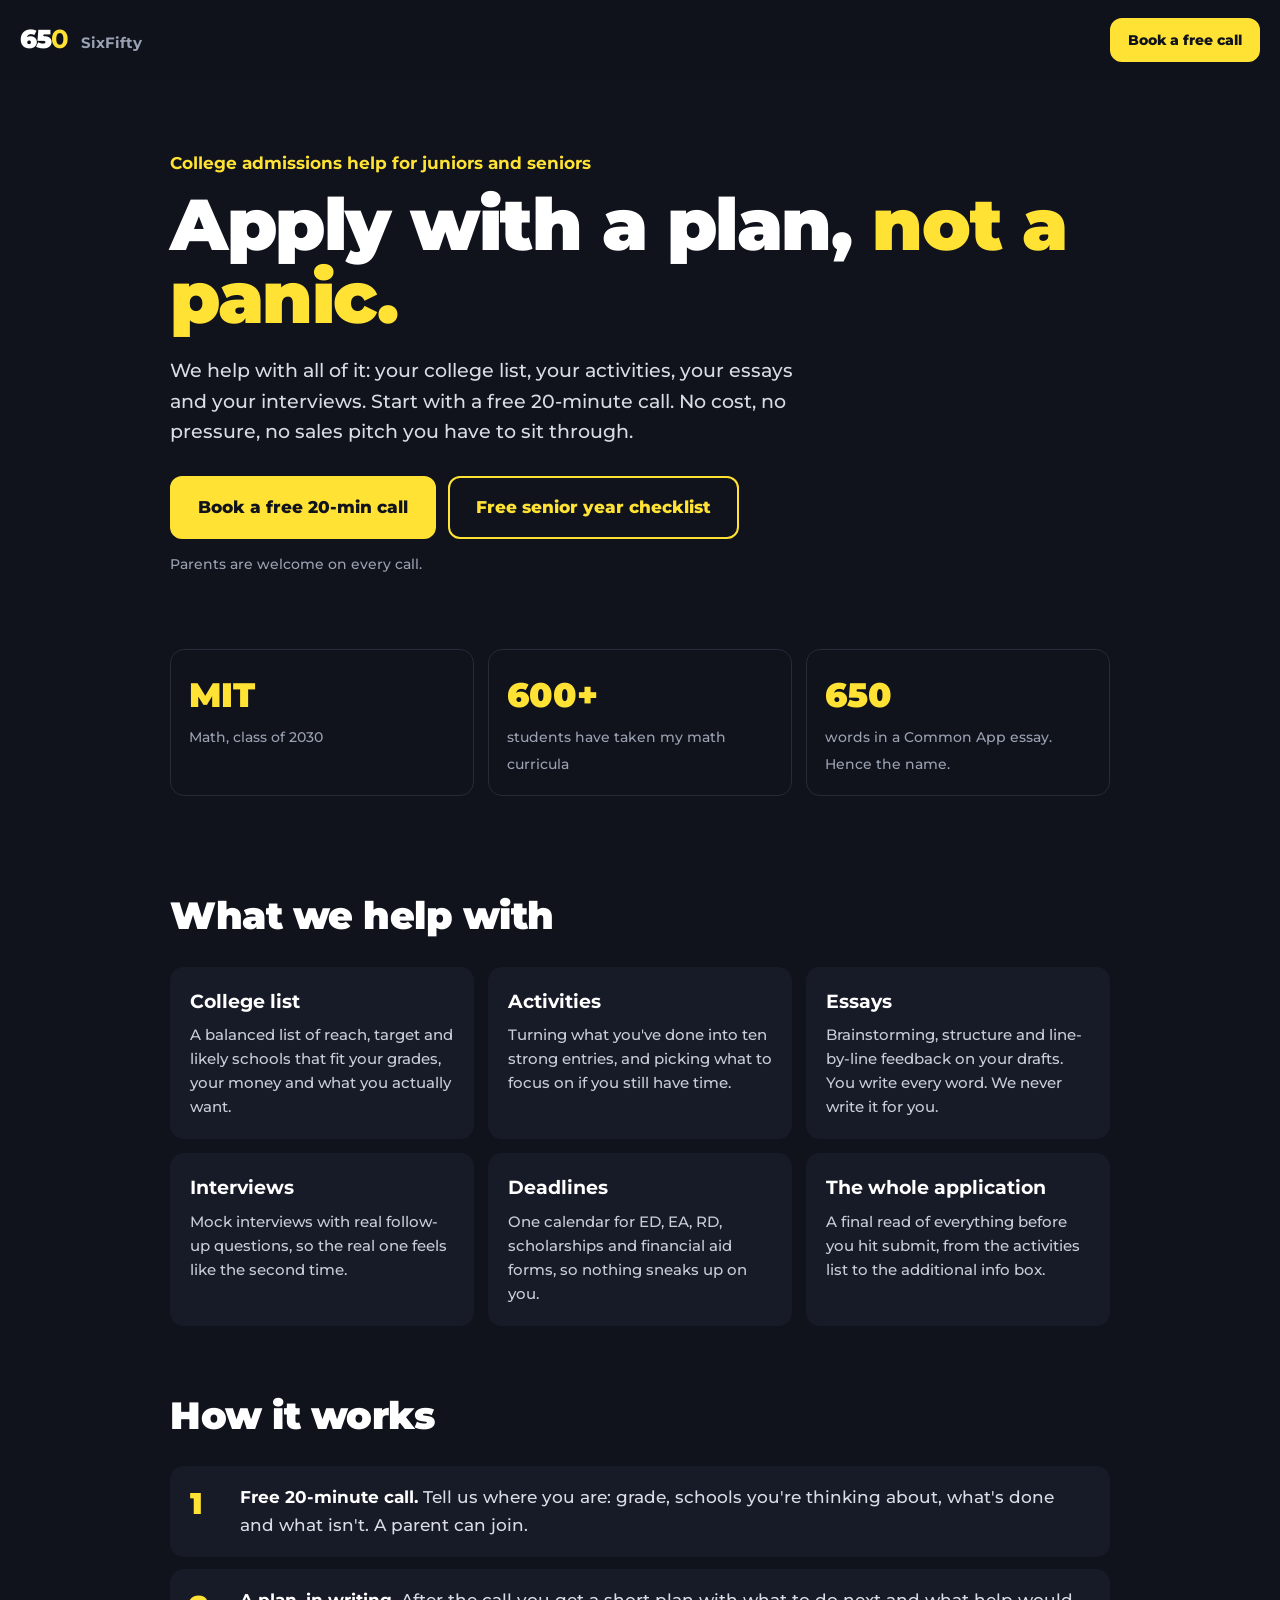
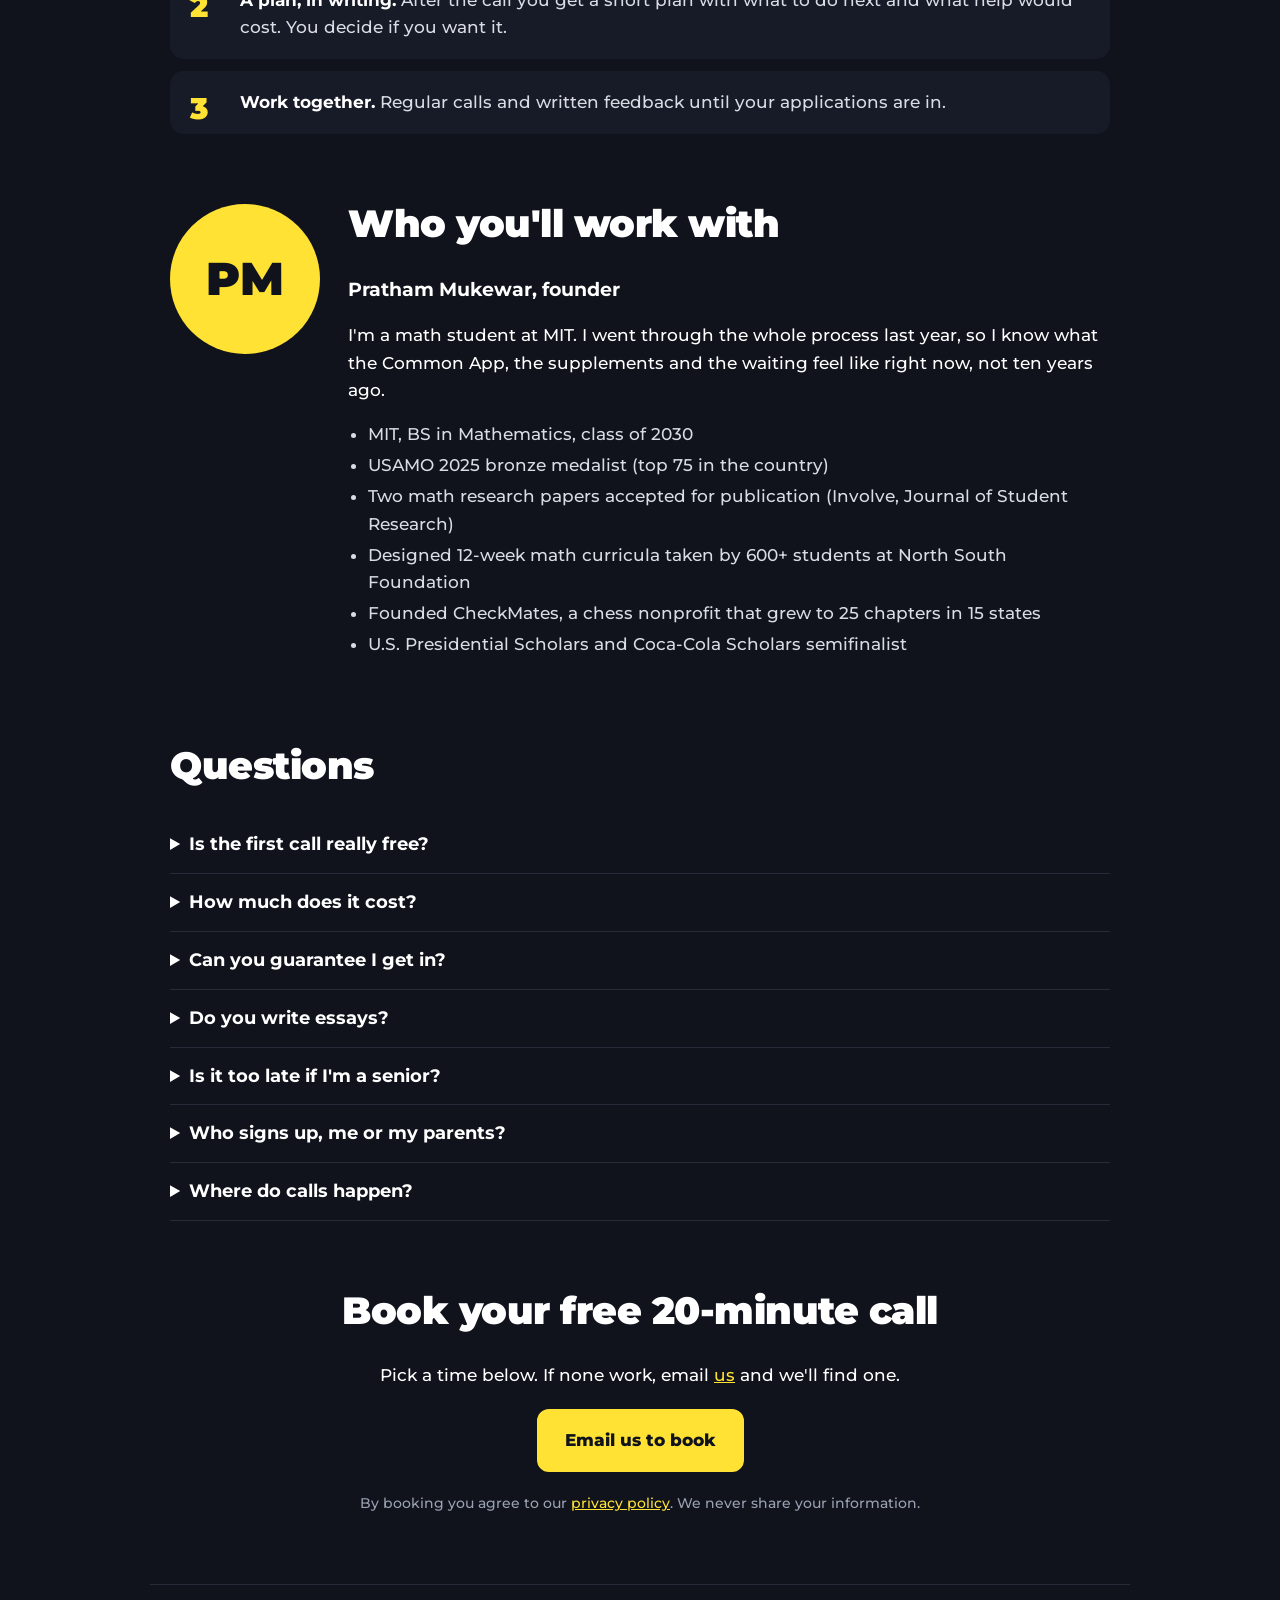
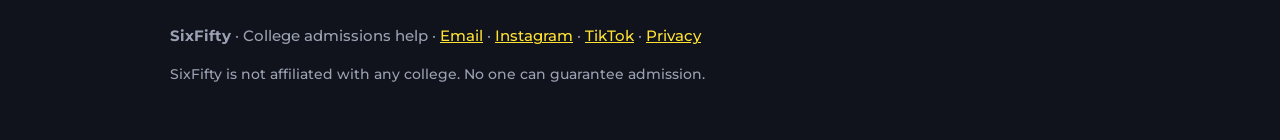
==== index.html @ cf9a3375 "SixFifty site" ====
<!doctype html>
<html lang="en">
<head>
<meta charset="utf-8">
<meta name="viewport" content="width=device-width, initial-scale=1">
<title>SixFifty | College Admissions Help</title>
<meta name="description" content="College admissions help for high school juniors and seniors: your college list, activities, essays and interviews. Book a free 20-minute call.">
<meta property="og:title" content="SixFifty | College Admissions Help">
<meta property="og:description" content="Your list, activities, essays and interviews. Book a free 20-minute call.">
<meta property="og:image" content="https://prathammukewar.github.io/sixfifty/og.png">
<link rel="icon" href="favicon.svg">
<link rel="preconnect" href="https://fonts.googleapis.com">
<link href="https://fonts.googleapis.com/css2?family=Montserrat:wght@500;700;800;900&display=swap" rel="stylesheet">
<link rel="stylesheet" href="style.css">
</head>
<body>

<header class="top">
  <a class="logo" href="./">65<b>0</b> <span>SixFifty</span></a>
  <a class="btn small book" href="#book">Book a free call</a>
</header>

<section class="hero">
  <p class="kicker">College admissions help for juniors and seniors</p>
  <h1>Apply with a plan, <em>not a panic.</em></h1>
  <p class="lead">We help with all of it: your college list, your activities, your essays and your interviews. Start with a free 20-minute call. No cost, no pressure, no sales pitch you have to sit through.</p>
  <div class="cta-row">
    <a class="btn book" href="#book">Book a free 20-min call</a>
    <a class="btn ghost" href="checklist.html">Free senior year checklist</a>
  </div>
  <p class="fine">Parents are welcome on every call.</p>
</section>

<section class="band">
  <div class="stat"><b>MIT</b><span>Math, class of 2030</span></div>
  <div class="stat"><b>600+</b><span>students have taken my math curricula</span></div>
  <div class="stat"><b>650</b><span>words in a Common App essay. Hence the name.</span></div>
</section>

<section id="help">
  <h2>What we help with</h2>
  <div class="grid">
    <div class="card"><h3>College list</h3><p>A balanced list of reach, target and likely schools that fit your grades, your money and what you actually want.</p></div>
    <div class="card"><h3>Activities</h3><p>Turning what you've done into ten strong entries, and picking what to focus on if you still have time.</p></div>
    <div class="card"><h3>Essays</h3><p>Brainstorming, structure and line-by-line feedback on your drafts. You write every word. We never write it for you.</p></div>
    <div class="card"><h3>Interviews</h3><p>Mock interviews with real follow-up questions, so the real one feels like the second time.</p></div>
    <div class="card"><h3>Deadlines</h3><p>One calendar for ED, EA, RD, scholarships and financial aid forms, so nothing sneaks up on you.</p></div>
    <div class="card"><h3>The whole application</h3><p>A final read of everything before you hit submit, from the activities list to the additional info box.</p></div>
  </div>
</section>

<section id="how">
  <h2>How it works</h2>
  <ol class="steps">
    <li><b>Free 20-minute call.</b> Tell us where you are: grade, schools you're thinking about, what's done and what isn't. A parent can join.</li>
    <li><b>A plan, in writing.</b> After the call you get a short plan with what to do next and what help would cost. You decide if you want it.</li>
    <li><b>Work together.</b> Regular calls and written feedback until your applications are in.</li>
  </ol>
</section>

<section id="founder" class="founder">
  <div class="photo" aria-hidden="true">PM</div>
  <div>
    <h2>Who you'll work with</h2>
    <h3>Pratham Mukewar, founder</h3>
    <p>I'm a math student at MIT. I went through the whole process last year, so I know what the Common App, the supplements and the waiting feel like right now, not ten years ago.</p>
    <ul class="creds">
      <li>MIT, BS in Mathematics, class of 2030</li>
      <li>USAMO 2025 bronze medalist (top 75 in the country)</li>
      <li>Two math research papers accepted for publication (Involve, Journal of Student Research)</li>
      <li>Designed 12-week math curricula taken by 600+ students at North South Foundation</li>
      <li>Founded CheckMates, a chess nonprofit that grew to 25 chapters in 15 states</li>
      <li>U.S. Presidential Scholars and Coca-Cola Scholars semifinalist</li>
    </ul>
  </div>
</section>

<section id="faq">
  <h2>Questions</h2>
  <details><summary>Is the first call really free?</summary><p>Yes. It's 20 minutes, it costs nothing, and you don't have to buy anything after it.</p></details>
  <details><summary>How much does it cost?</summary><p>It depends on how much help you want and how close your deadlines are. After the free call we send a written plan with the price, before any work starts. You can also pay for a single essay review or one session.</p></details>
  <details><summary>Can you guarantee I get in?</summary><p>No, and nobody honest can. Admissions decisions belong to the colleges. What we can promise is a clear plan, honest feedback and applications you're proud of.</p></details>
  <details><summary>Do you write essays?</summary><p>Never. You write every word. We ask questions, help you find the story and give feedback on your drafts. Colleges treat essays written by someone else, or by AI, as fraud, and so do we.</p></details>
  <details><summary>Is it too late if I'm a senior?</summary><p>Usually not. Regular decision deadlines are mostly in early January, and there's a lot we can do in a few weeks. Book a call and we'll tell you honestly what's realistic.</p></details>
  <details><summary>Who signs up, me or my parents?</summary><p>Students can book the free call. If you're under 18, a parent or guardian signs the agreement and handles payment, and they're copied on our emails.</p></details>
  <details><summary>Where do calls happen?</summary><p>Online, over Google Meet or Zoom, so it doesn't matter where you live.</p></details>
</section>

<section id="book" class="book-box">
  <h2>Book your free 20-minute call</h2>
  <p>Pick a time below. If none work, email <a class="mail" href="#">us</a> and we'll find one.</p>
  <div id="cal" class="cal"></div>
  <p class="fine">By booking you agree to our <a href="privacy.html">privacy policy</a>. We never share your information.</p>
</section>

<footer>
  <p><b>SixFifty</b> · College admissions help · <a class="mail" href="#">Email</a> · <a href="https://www.instagram.com/sixfifty.consulting/">Instagram</a> · <a href="https://www.tiktok.com/@sixfifty.collegehelp">TikTok</a> · <a href="privacy.html">Privacy</a></p>
  <p class="fine">SixFifty is not affiliated with any college. No one can guarantee admission.</p>
</footer>

<script src="config.js"></script>
<script src="main.js"></script>
</body>
</html>
---- style.css ----
:root{--ink:#10131c;--y:#ffe234;--w:#fff;--mute:#9aa1b2;--line:#262b3a;--card:#171b27}
*{box-sizing:border-box}
html{scroll-behavior:smooth}
body{margin:0;background:var(--ink);color:var(--w);font:500 17px/1.6 Montserrat,Arial,sans-serif}
a{color:var(--y)}
section,header,footer{max-width:980px;margin:0 auto;padding:0 20px}
.top{display:flex;justify-content:space-between;align-items:center;padding-top:18px;padding-bottom:18px;position:sticky;top:0;background:rgba(16,19,28,.92);backdrop-filter:blur(8px);z-index:5;max-width:none}
.logo{font-weight:900;font-size:26px;color:var(--w);text-decoration:none;letter-spacing:-1px}
.logo b{color:var(--y)}
.logo span{font-size:15px;font-weight:700;letter-spacing:0;margin-left:6px;color:var(--mute)}
.btn{display:inline-block;background:var(--y);color:var(--ink);font-weight:800;text-decoration:none;padding:16px 26px;border-radius:12px;border:2px solid var(--y)}
.btn:hover{filter:brightness(1.05);transform:translateY(-1px)}
.btn.small{padding:9px 16px;font-size:14px}
.btn.ghost{background:transparent;color:var(--y)}
.hero{padding-top:70px;padding-bottom:50px}
.kicker{color:var(--y);font-weight:700;text-transform:none;margin:0 0 10px}
h1{font-size:clamp(40px,7vw,72px);line-height:1.02;margin:0 0 22px;font-weight:900;letter-spacing:-1.5px}
h1 em{font-style:normal;color:var(--y)}
.lead{font-size:19px;max-width:640px;color:#d9dce4}
.cta-row{display:flex;gap:12px;flex-wrap:wrap;margin:28px 0 10px}
.fine{color:var(--mute);font-size:14px}
.band{display:grid;grid-template-columns:repeat(3,1fr);gap:14px;padding-top:10px;padding-bottom:30px}
.stat{border:1px solid var(--line);border-radius:14px;padding:18px}
.stat b{display:block;font-size:34px;font-weight:900;color:var(--y)}
.stat span{color:var(--mute);font-size:14px}
h2{font-size:clamp(28px,4vw,38px);font-weight:900;margin:60px 0 20px;letter-spacing:-.5px}
h3{margin:0 0 6px;font-size:19px}
.grid{display:grid;grid-template-columns:repeat(3,1fr);gap:14px}
.card{background:var(--card);border-radius:14px;padding:20px}
.card p{margin:0;color:#c9cdd8;font-size:15px}
.steps{counter-reset:s;list-style:none;padding:0;margin:0;display:grid;gap:12px}
.steps li{counter-increment:s;background:var(--card);border-radius:14px;padding:18px 20px 18px 70px;position:relative;color:#d9dce4}
.steps li:before{content:counter(s);position:absolute;left:20px;top:14px;font-weight:900;font-size:30px;color:var(--y)}
.steps b{color:var(--w)}
.founder{display:grid;grid-template-columns:150px 1fr;gap:28px;align-items:start}
.founder h2{margin-top:60px}
.photo{margin-top:70px;width:150px;height:150px;border-radius:50%;background:var(--y);color:var(--ink);display:grid;place-items:center;font-weight:900;font-size:46px;background-size:cover;background-position:center}
.creds{padding-left:20px;color:#d9dce4}
.creds li{margin:4px 0}
details{border-bottom:1px solid var(--line);padding:14px 0}
summary{cursor:pointer;font-weight:700;font-size:18px}
details p{color:#c9cdd8;margin:10px 0 0}
.book-box{text-align:center}
.cal{min-height:120px;margin:20px auto;max-width:720px;background:var(--w);border-radius:14px;overflow:hidden}
.cal.empty{background:transparent;min-height:0}
footer{border-top:1px solid var(--line);margin-top:70px;padding-top:24px;padding-bottom:40px;color:var(--mute);font-size:15px}
.page{max-width:760px}
.page h1{font-size:clamp(34px,6vw,54px);margin-top:50px}
.check{list-style:none;padding:0}
.check li{padding:10px 0 10px 36px;position:relative;border-bottom:1px solid var(--line)}
.check li:before{content:"";position:absolute;left:0;top:14px;width:20px;height:20px;border:2px solid var(--y);border-radius:5px}
.check li b{color:var(--y)}
@media (max-width:720px){
  .band,.grid{grid-template-columns:1fr}
  .founder{grid-template-columns:1fr}
  .photo{margin-top:40px;width:110px;height:110px;font-size:34px}
  .founder h2{margin-top:10px}
  .logo span{display:none}
  .hero{padding-top:40px}
}
@media print{body{background:#fff;color:#000}.top,footer .fine,.cta-row{display:none}.check li:before{border-color:#000}.check li b{color:#000}a{color:#000}}
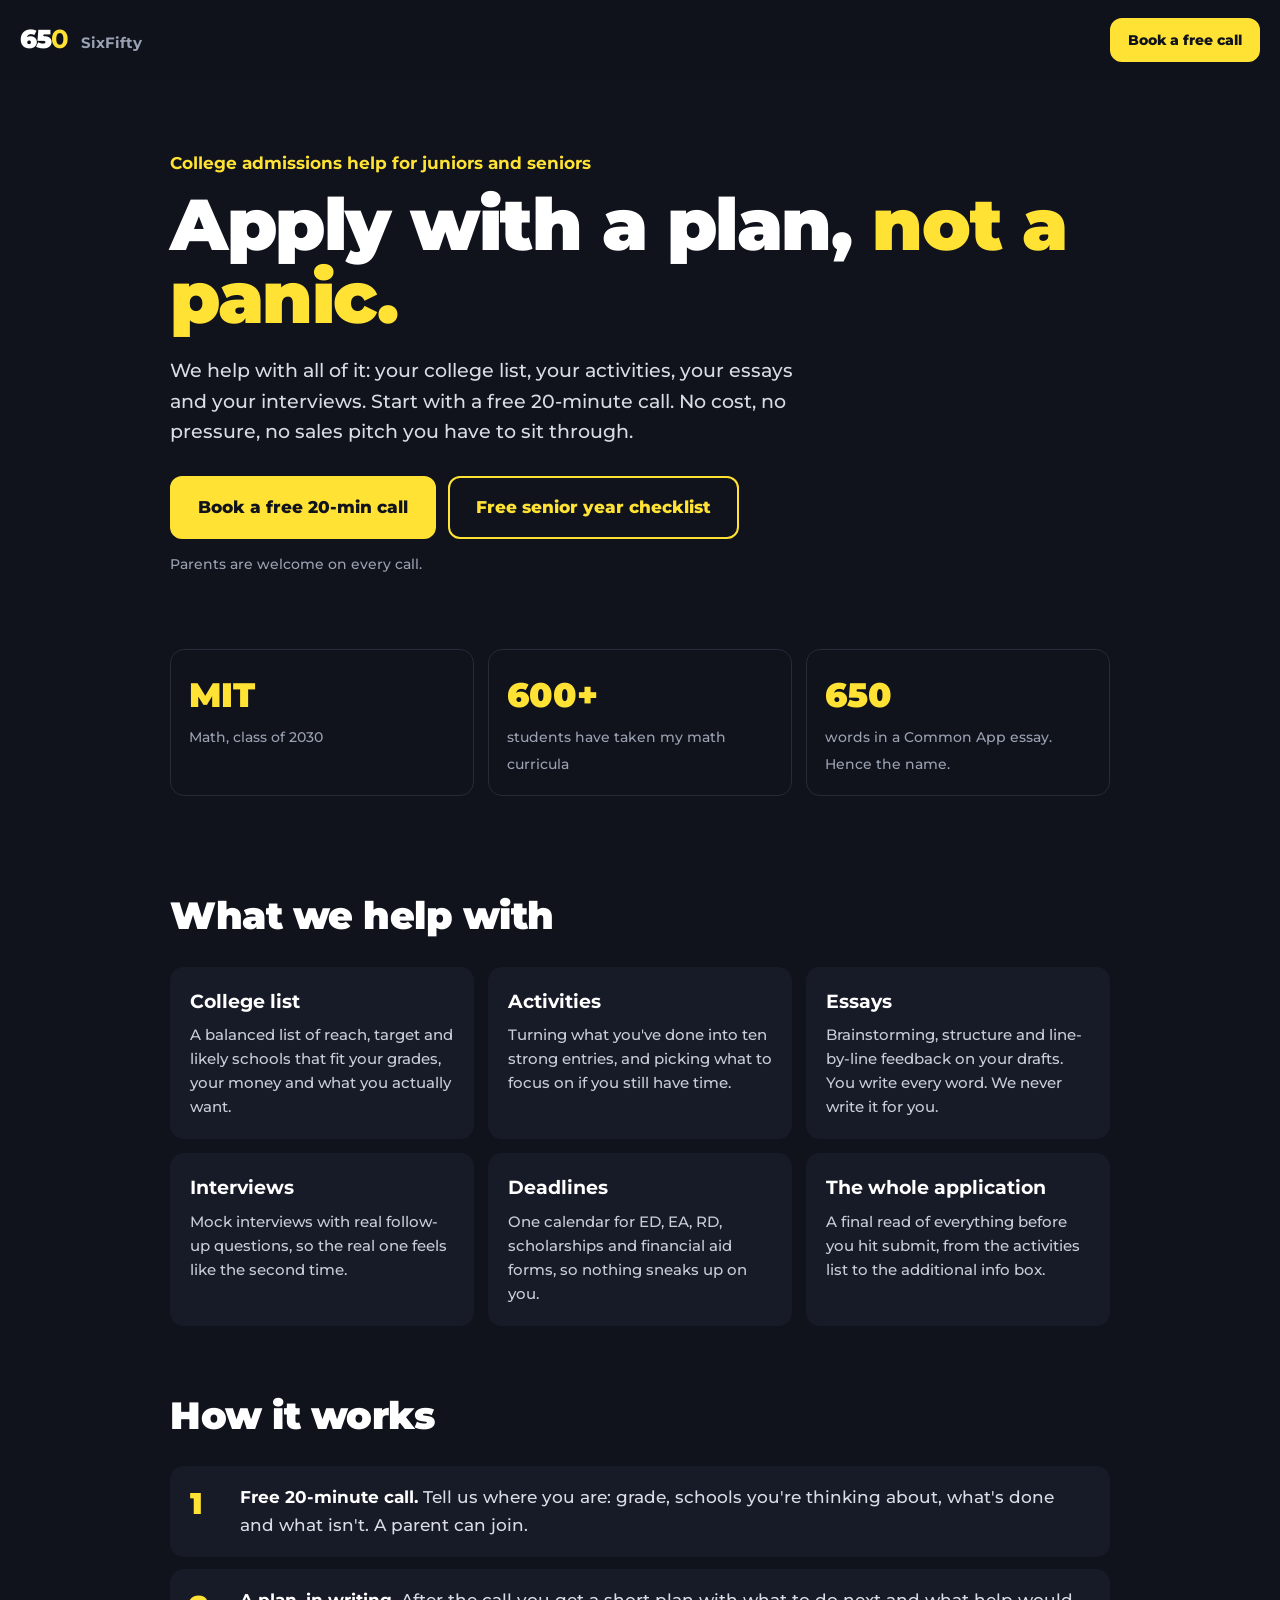
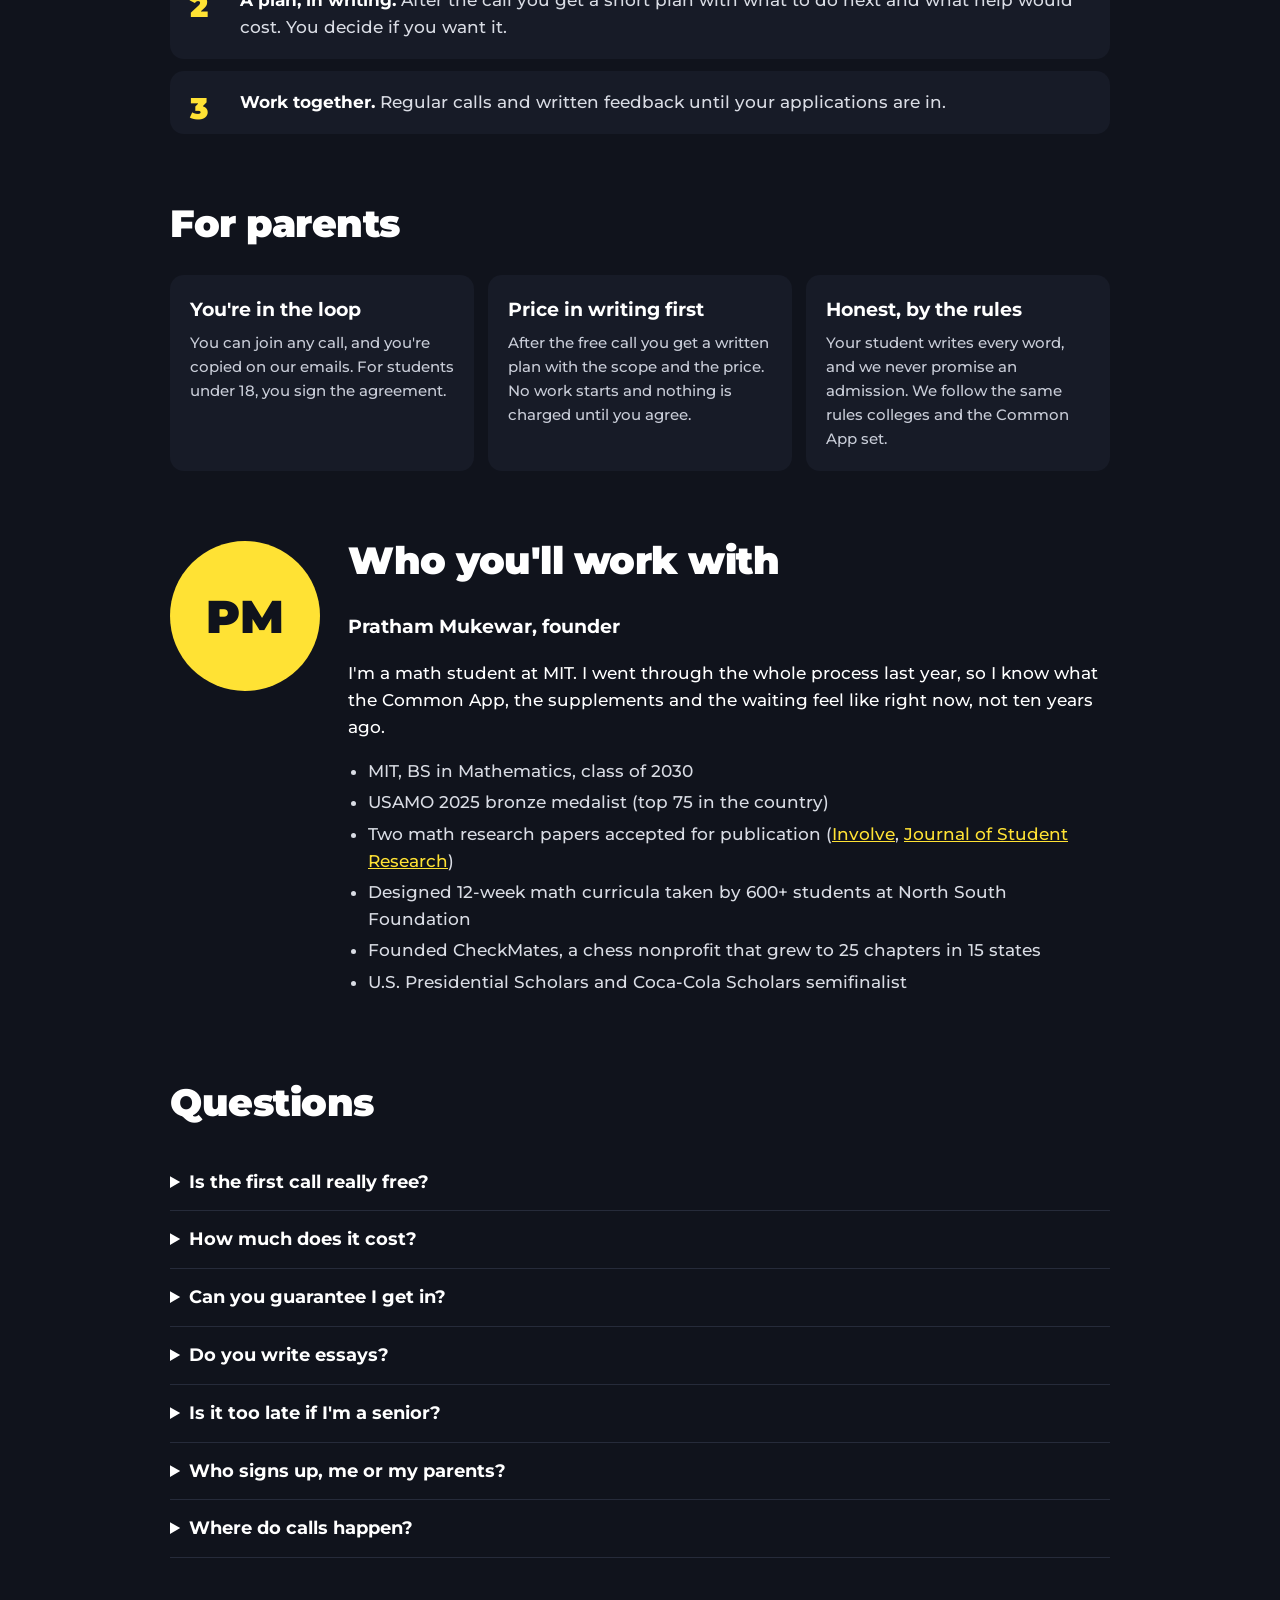
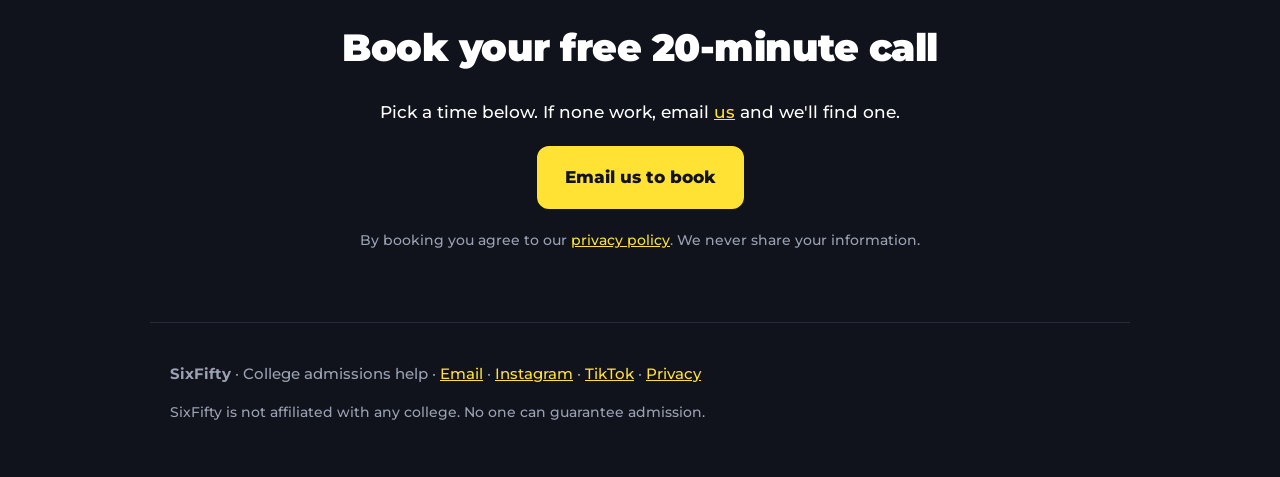
==== commit 99eae623: "Parents section, paper links" ====
--- a/index.html
+++ b/index.html
@@ -58,6 +58,15 @@
   </ol>
 </section>
 
+<section id="parents">
+  <h2>For parents</h2>
+  <div class="grid">
+    <div class="card"><h3>You're in the loop</h3><p>You can join any call, and you're copied on our emails. For students under 18, you sign the agreement.</p></div>
+    <div class="card"><h3>Price in writing first</h3><p>After the free call you get a written plan with the scope and the price. No work starts and nothing is charged until you agree.</p></div>
+    <div class="card"><h3>Honest, by the rules</h3><p>Your student writes every word, and we never promise an admission. We follow the same rules colleges and the Common App set.</p></div>
+  </div>
+</section>
+
 <section id="founder" class="founder">
   <div class="photo" aria-hidden="true">PM</div>
   <div>
@@ -67,7 +76,7 @@
     <ul class="creds">
       <li>MIT, BS in Mathematics, class of 2030</li>
       <li>USAMO 2025 bronze medalist (top 75 in the country)</li>
-      <li>Two math research papers accepted for publication (Involve, Journal of Student Research)</li>
+      <li>Two math research papers accepted for publication (<a href="https://arxiv.org/abs/2508.06739">Involve</a>, <a href="https://arxiv.org/abs/2507.20003">Journal of Student Research</a>)</li>
       <li>Designed 12-week math curricula taken by 600+ students at North South Foundation</li>
       <li>Founded CheckMates, a chess nonprofit that grew to 25 chapters in 15 states</li>
       <li>U.S. Presidential Scholars and Coca-Cola Scholars semifinalist</li>
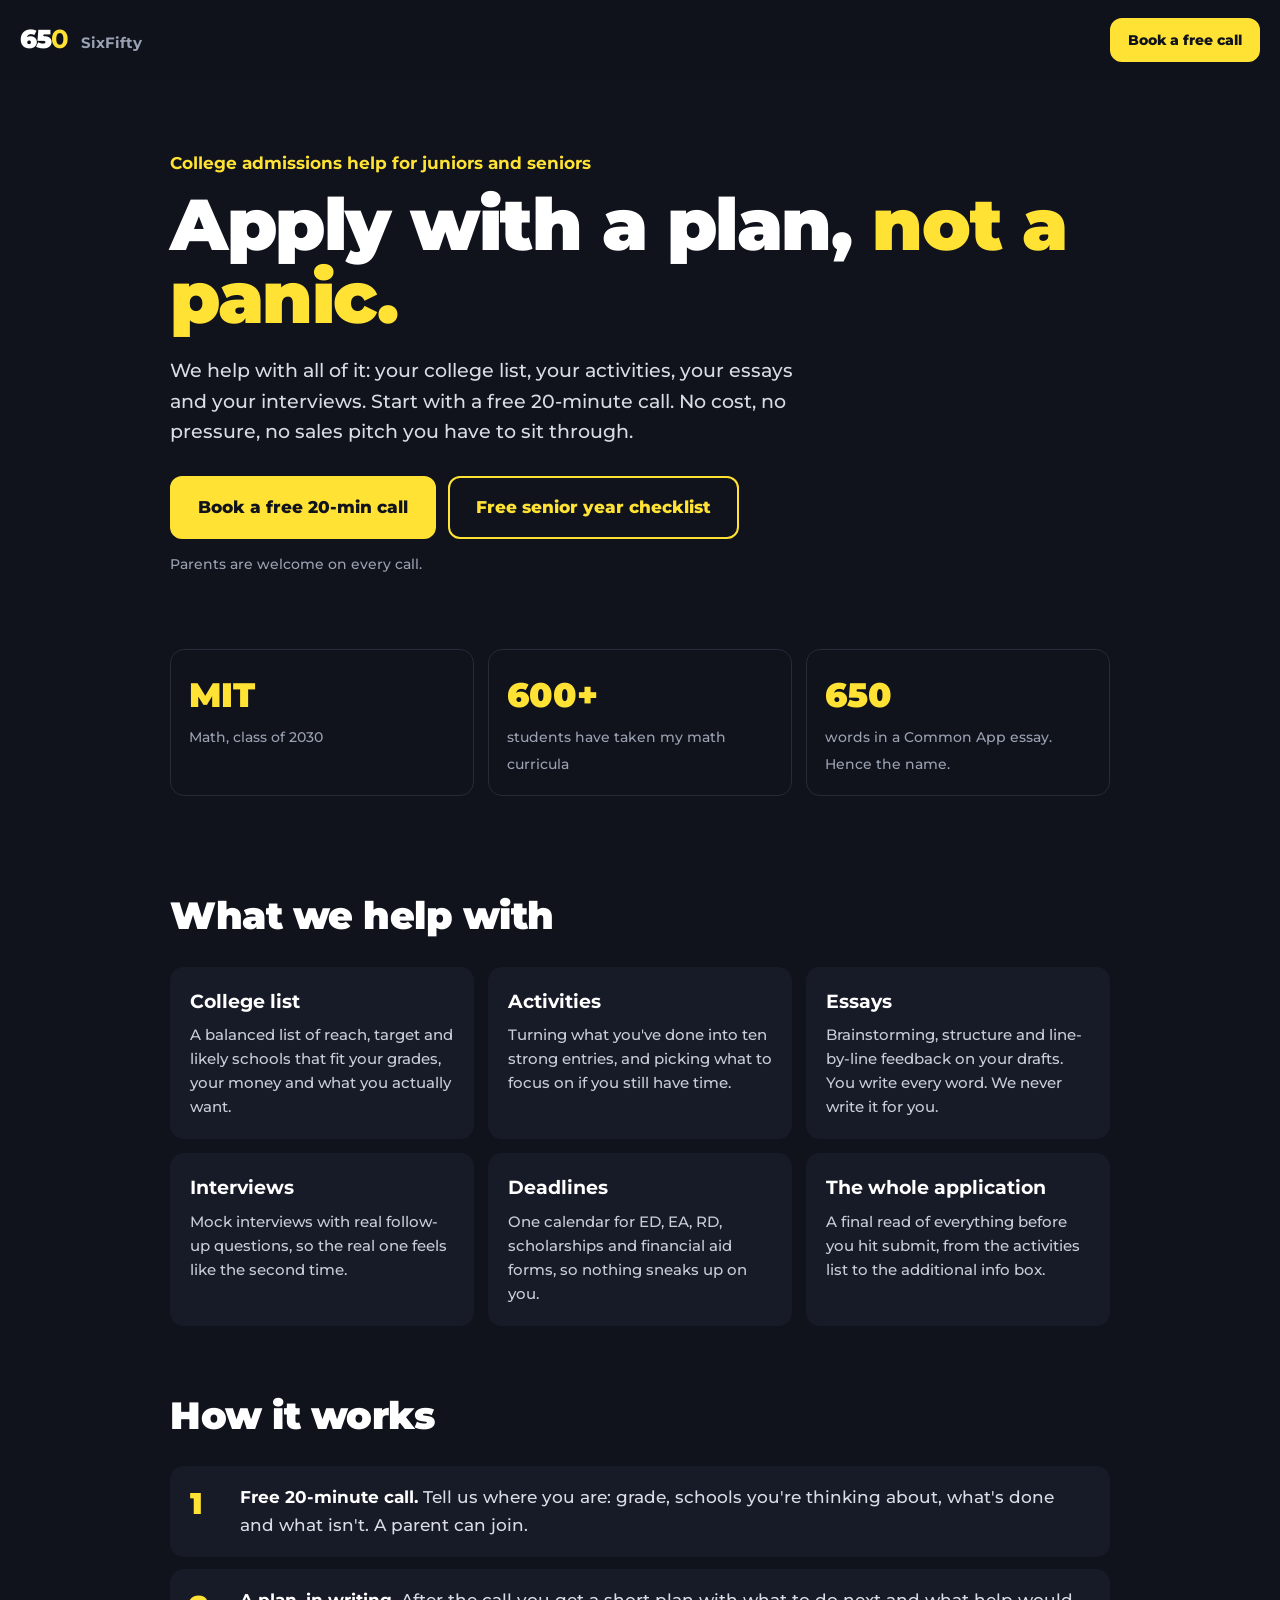
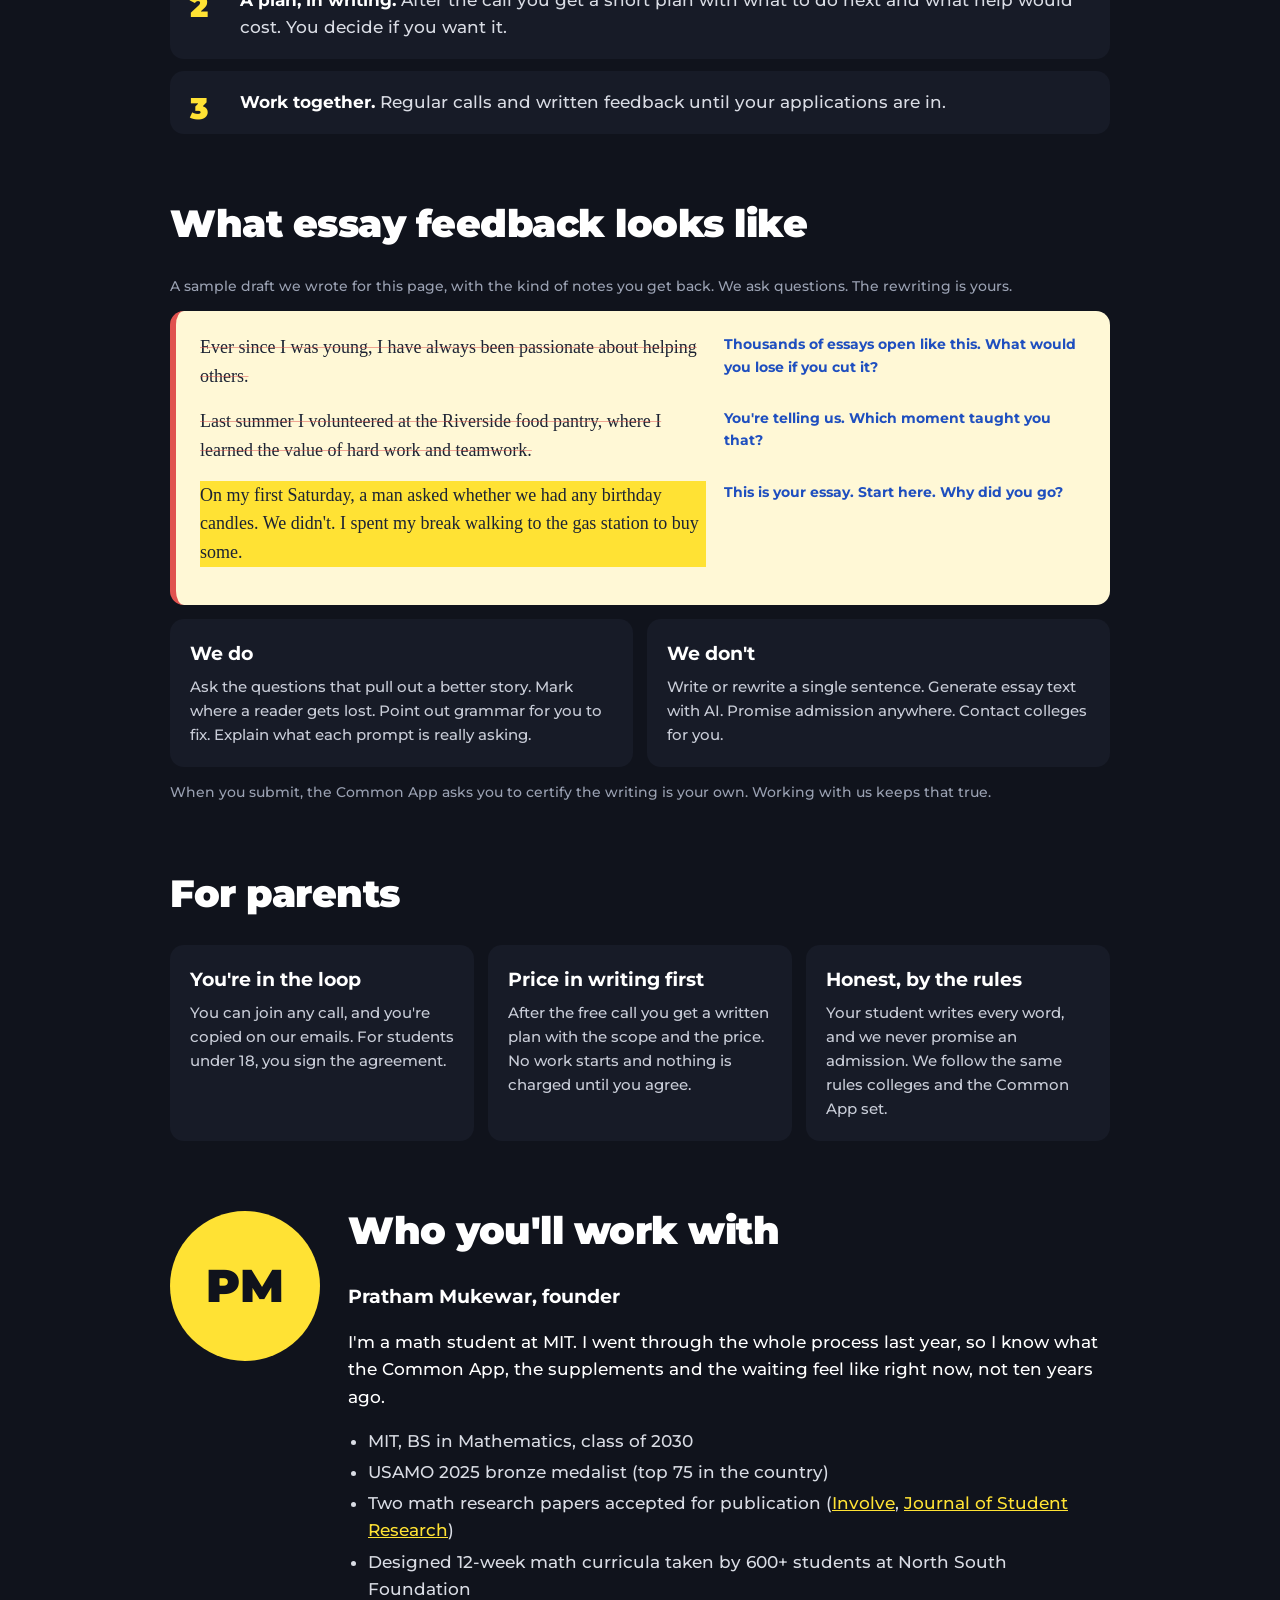
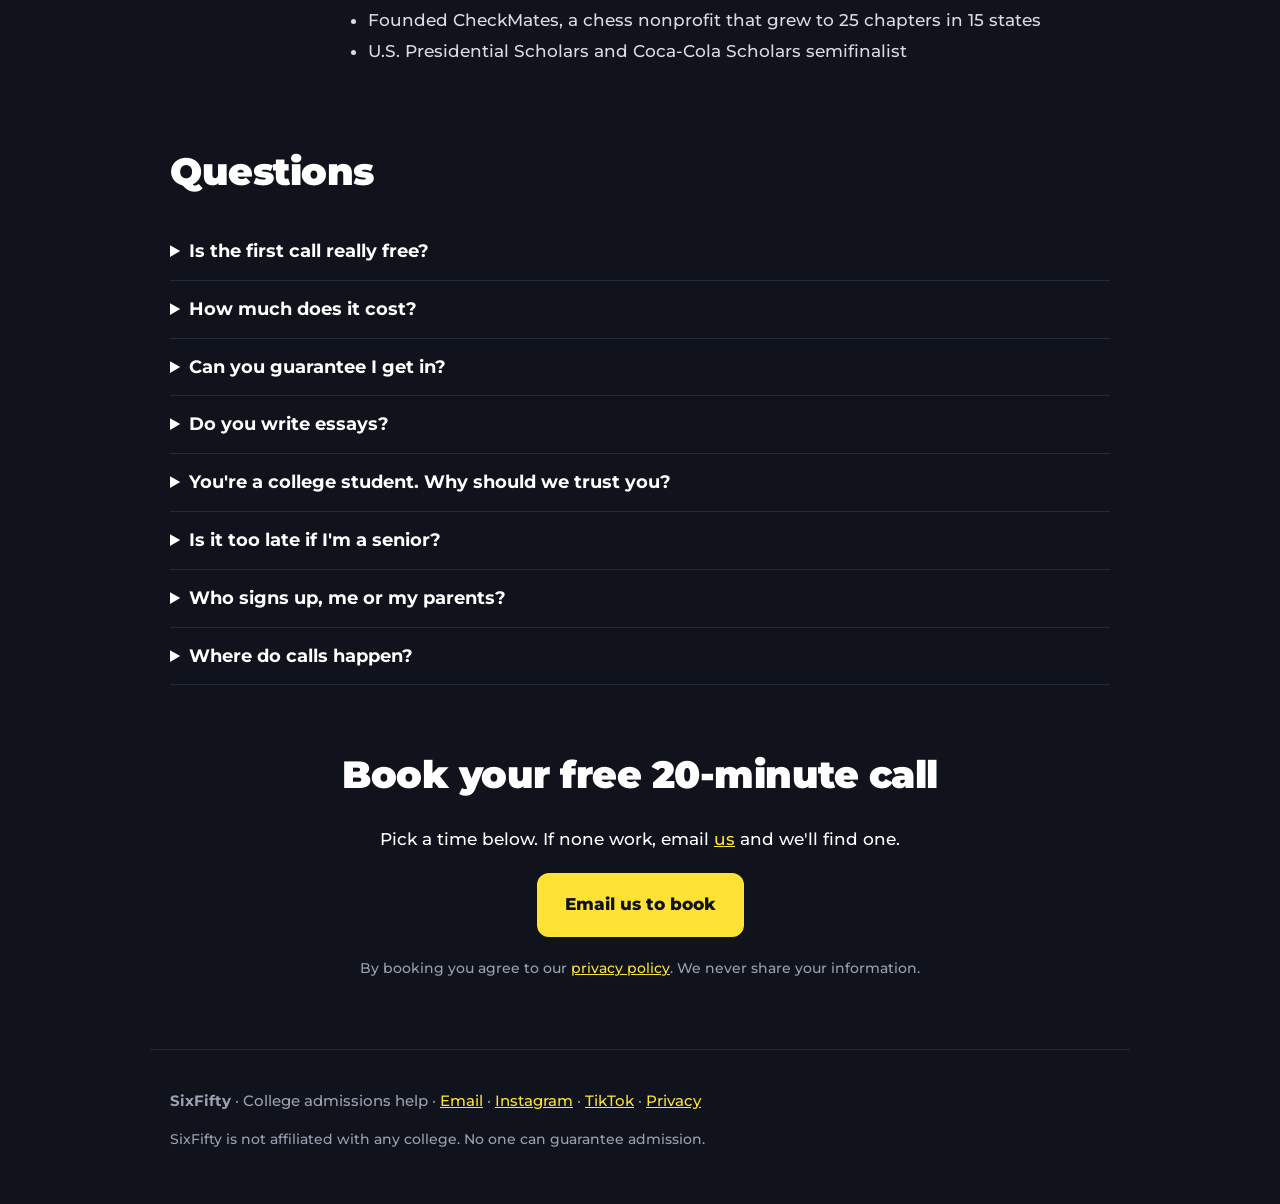
==== commit 0f529faf: "Sample feedback, do/don't, trust FAQ" ====
--- a/index.html
+++ b/index.html
@@ -58,6 +58,21 @@
   </ol>
 </section>
 
+<section id="notes">
+  <h2>What essay feedback looks like</h2>
+  <p class="fine">A sample draft we wrote for this page, with the kind of notes you get back. We ask questions. The rewriting is yours.</p>
+  <div class="draft">
+    <p><span class="line">Ever since I was young, I have always been passionate about helping others.</span><span class="note">Thousands of essays open like this. What would you lose if you cut it?</span></p>
+    <p><span class="line">Last summer I volunteered at the Riverside food pantry, where I learned the value of hard work and teamwork.</span><span class="note">You're telling us. Which moment taught you that?</span></p>
+    <p><span class="line good">On my first Saturday, a man asked whether we had any birthday candles. We didn't. I spent my break walking to the gas station to buy some.</span><span class="note">This is your essay. Start here. Why did you go?</span></p>
+  </div>
+  <div class="grid two">
+    <div class="card"><h3>We do</h3><p>Ask the questions that pull out a better story. Mark where a reader gets lost. Point out grammar for you to fix. Explain what each prompt is really asking.</p></div>
+    <div class="card"><h3>We don't</h3><p>Write or rewrite a single sentence. Generate essay text with AI. Promise admission anywhere. Contact colleges for you.</p></div>
+  </div>
+  <p class="fine">When you submit, the Common App asks you to certify the writing is your own. Working with us keeps that true.</p>
+</section>
+
 <section id="parents">
   <h2>For parents</h2>
   <div class="grid">
@@ -90,6 +105,7 @@
   <details><summary>How much does it cost?</summary><p>It depends on how much help you want and how close your deadlines are. After the free call we send a written plan with the price, before any work starts. You can also pay for a single essay review or one session.</p></details>
   <details><summary>Can you guarantee I get in?</summary><p>No, and nobody honest can. Admissions decisions belong to the colleges. What we can promise is a clear plan, honest feedback and applications you're proud of.</p></details>
   <details><summary>Do you write essays?</summary><p>Never. You write every word. We ask questions, help you find the story and give feedback on your drafts. Colleges treat essays written by someone else, or by AI, as fraud, and so do we.</p></details>
+  <details><summary>You're a college student. Why should we trust you?</summary><p>I'm not a former admissions officer and I don't claim inside knowledge. I went through this process last year, I read carefully, and I'll tell you the truth about your application. If your family wants a credentialed counselor, look for IECA or HECA members.</p></details>
   <details><summary>Is it too late if I'm a senior?</summary><p>Usually not. Regular decision deadlines are mostly in early January, and there's a lot we can do in a few weeks. Book a call and we'll tell you honestly what's realistic.</p></details>
   <details><summary>Who signs up, me or my parents?</summary><p>Students can book the free call. If you're under 18, a parent or guardian signs the agreement and handles payment, and they're copied on our emails.</p></details>
   <details><summary>Where do calls happen?</summary><p>Online, over Google Meet or Zoom, so it doesn't matter where you live.</p></details>
--- a/style.css
+++ b/style.css
@@ -59,3 +59,10 @@
   .hero{padding-top:40px}
 }
 @media print{body{background:#fff;color:#000}.top,footer .fine,.cta-row{display:none}.check li:before{border-color:#000}.check li b{color:#000}a{color:#000}}
+.draft{background:#fff8d6;color:#1c2333;border-radius:14px;padding:22px 24px;border-left:6px solid #e0524f;font-family:Georgia,serif;font-size:18px}
+.draft p{margin:0 0 16px;display:grid;grid-template-columns:1.4fr 1fr;gap:18px}
+.draft .line{text-decoration:line-through;text-decoration-color:rgba(224,82,79,.5)}
+.draft .line.good{text-decoration:none;background:#ffe234}
+.draft .note{font-family:Montserrat,Arial,sans-serif;font-size:14px;font-weight:700;color:#1f4fbf}
+.grid.two{grid-template-columns:1fr 1fr;margin-top:14px}
+@media (max-width:720px){.draft p{grid-template-columns:1fr;gap:4px}.grid.two{grid-template-columns:1fr}}
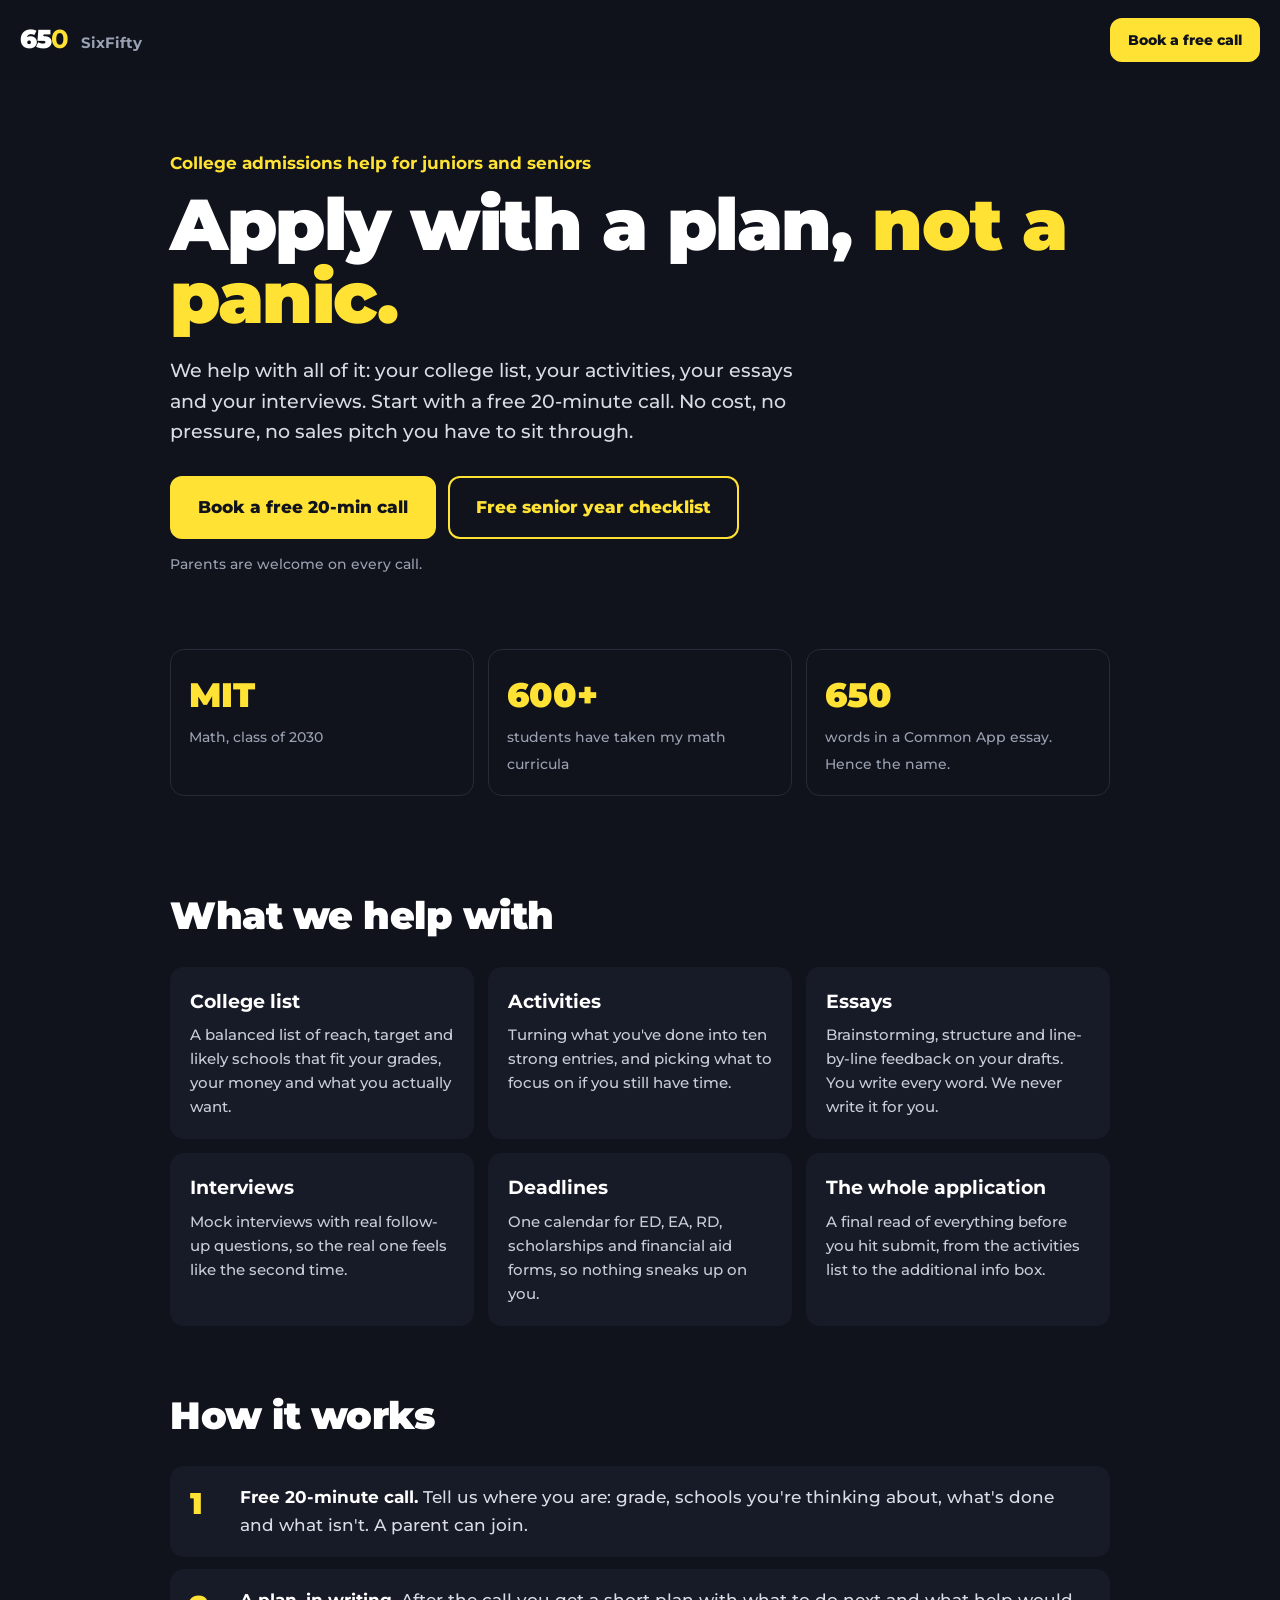
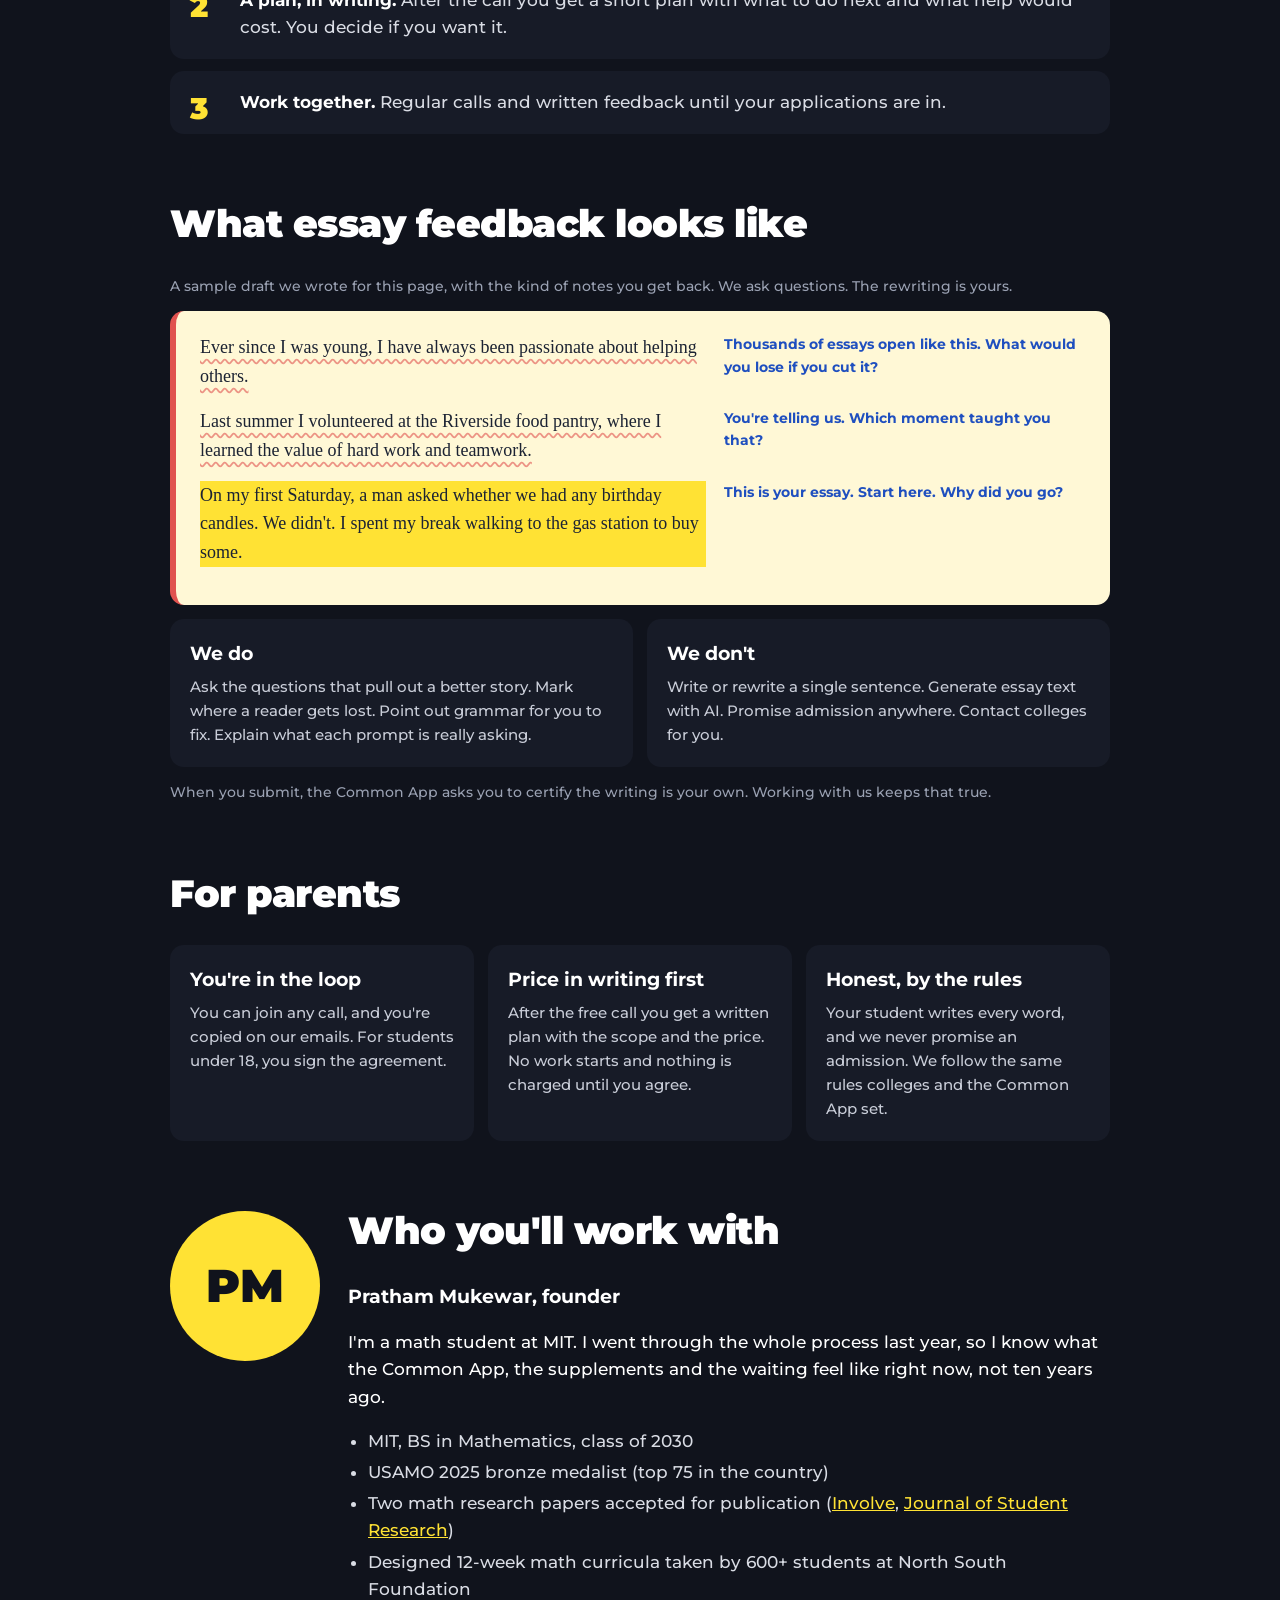
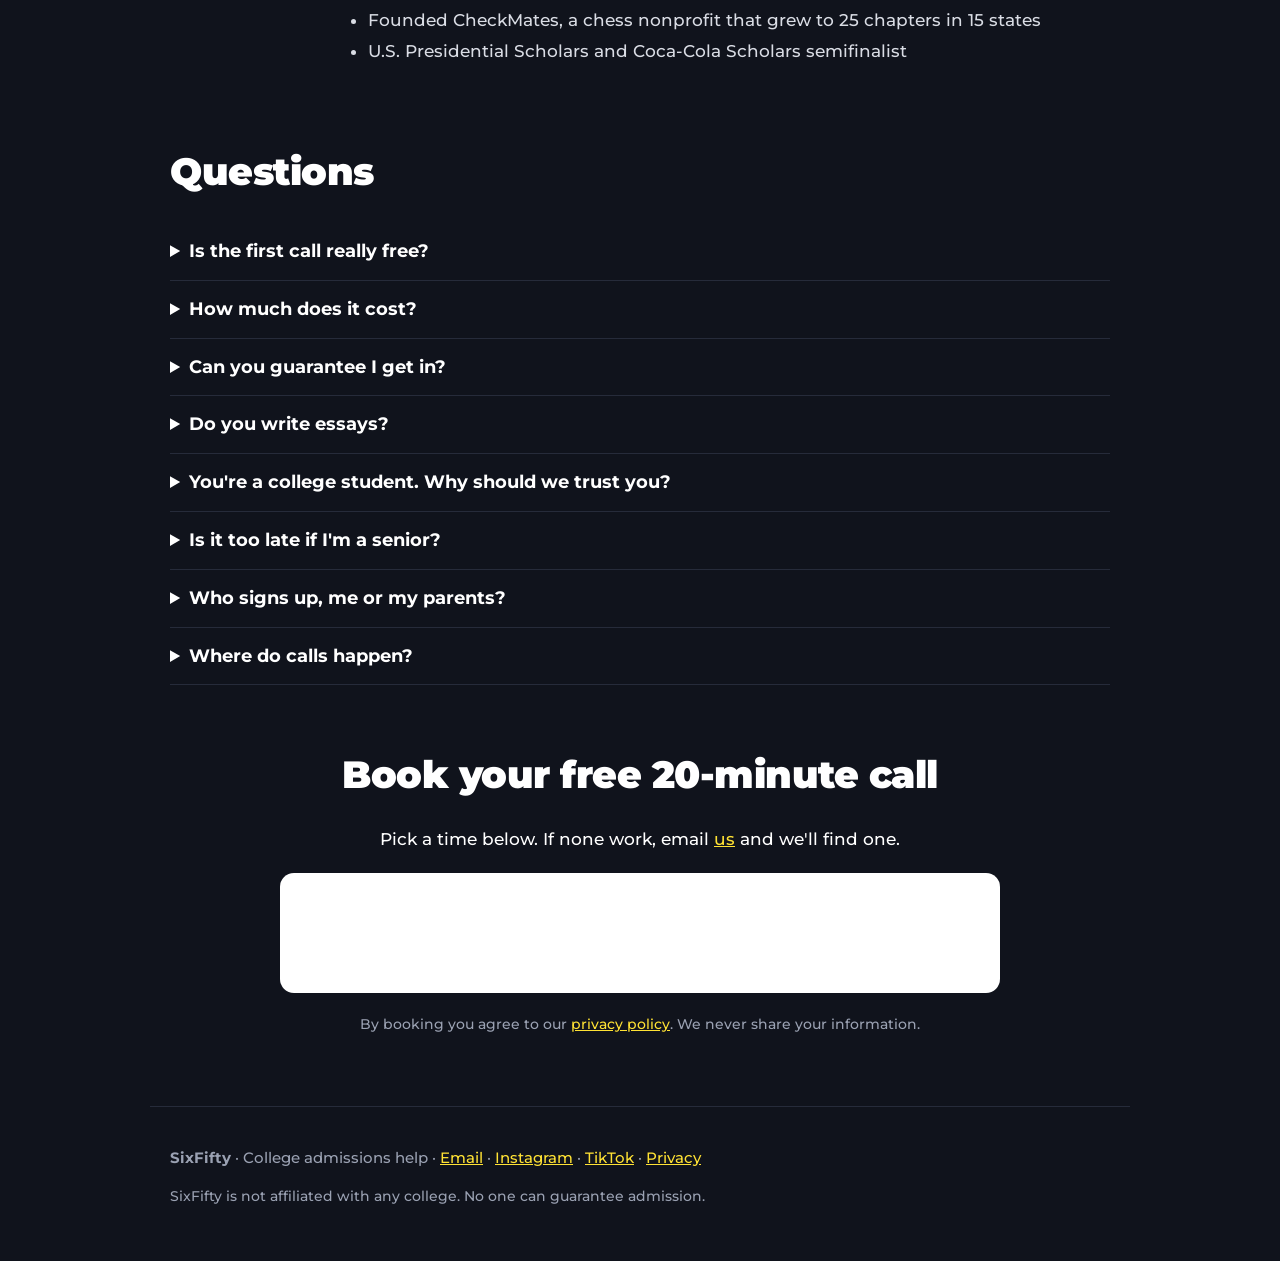
==== commit 27e31a59: "Cache-bust config and main scripts" ====
--- a/index.html
+++ b/index.html
@@ -123,7 +123,7 @@
   <p class="fine">SixFifty is not affiliated with any college. No one can guarantee admission.</p>
 </footer>
 
-<script src="config.js"></script>
-<script src="main.js"></script>
+<script src="config.js?v=2"></script>
+<script src="main.js?v=2"></script>
 </body>
 </html>
--- a/style.css
+++ b/style.css
@@ -61,7 +61,7 @@
 @media print{body{background:#fff;color:#000}.top,footer .fine,.cta-row{display:none}.check li:before{border-color:#000}.check li b{color:#000}a{color:#000}}
 .draft{background:#fff8d6;color:#1c2333;border-radius:14px;padding:22px 24px;border-left:6px solid #e0524f;font-family:Georgia,serif;font-size:18px}
 .draft p{margin:0 0 16px;display:grid;grid-template-columns:1.4fr 1fr;gap:18px}
-.draft .line{text-decoration:line-through;text-decoration-color:rgba(224,82,79,.5)}
+.draft .line{text-decoration:underline wavy rgba(224,82,79,.6);text-underline-offset:5px}
 .draft .line.good{text-decoration:none;background:#ffe234}
 .draft .note{font-family:Montserrat,Arial,sans-serif;font-size:14px;font-weight:700;color:#1f4fbf}
 .grid.two{grid-template-columns:1fr 1fr;margin-top:14px}
